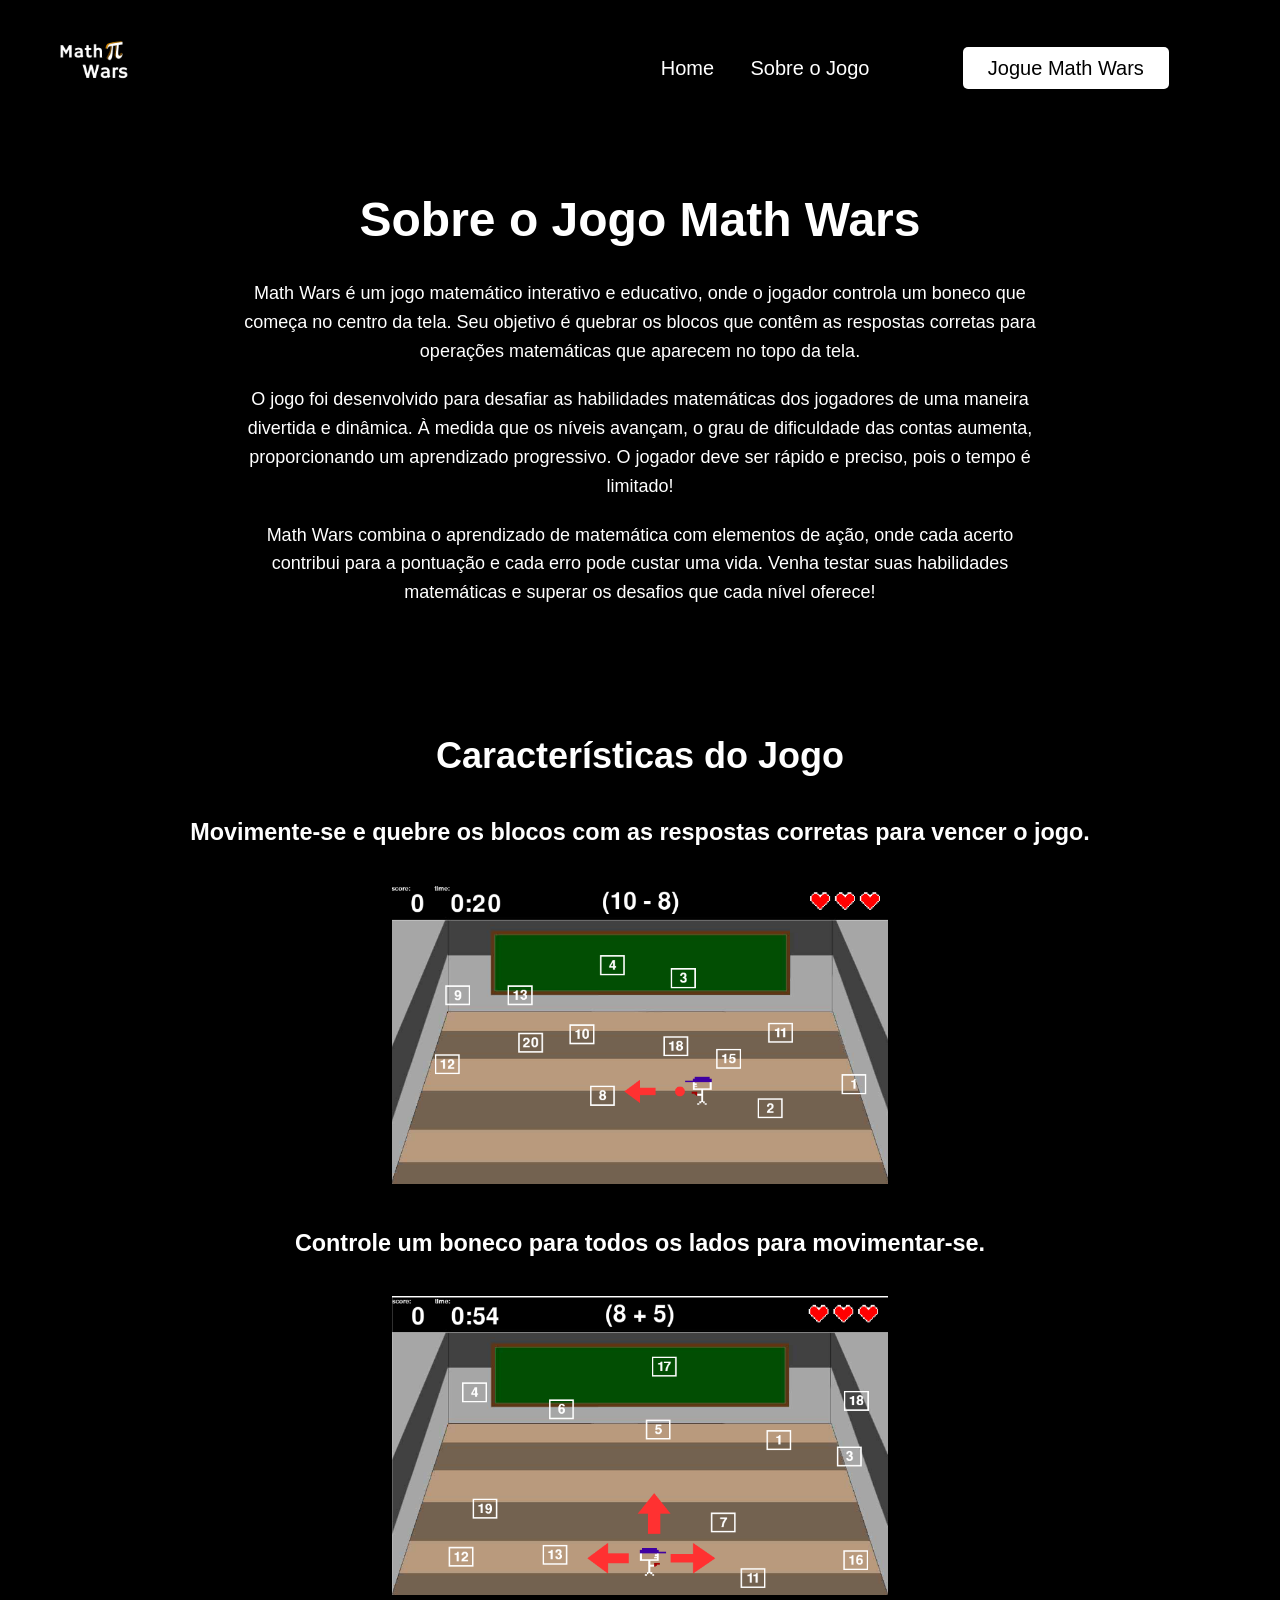
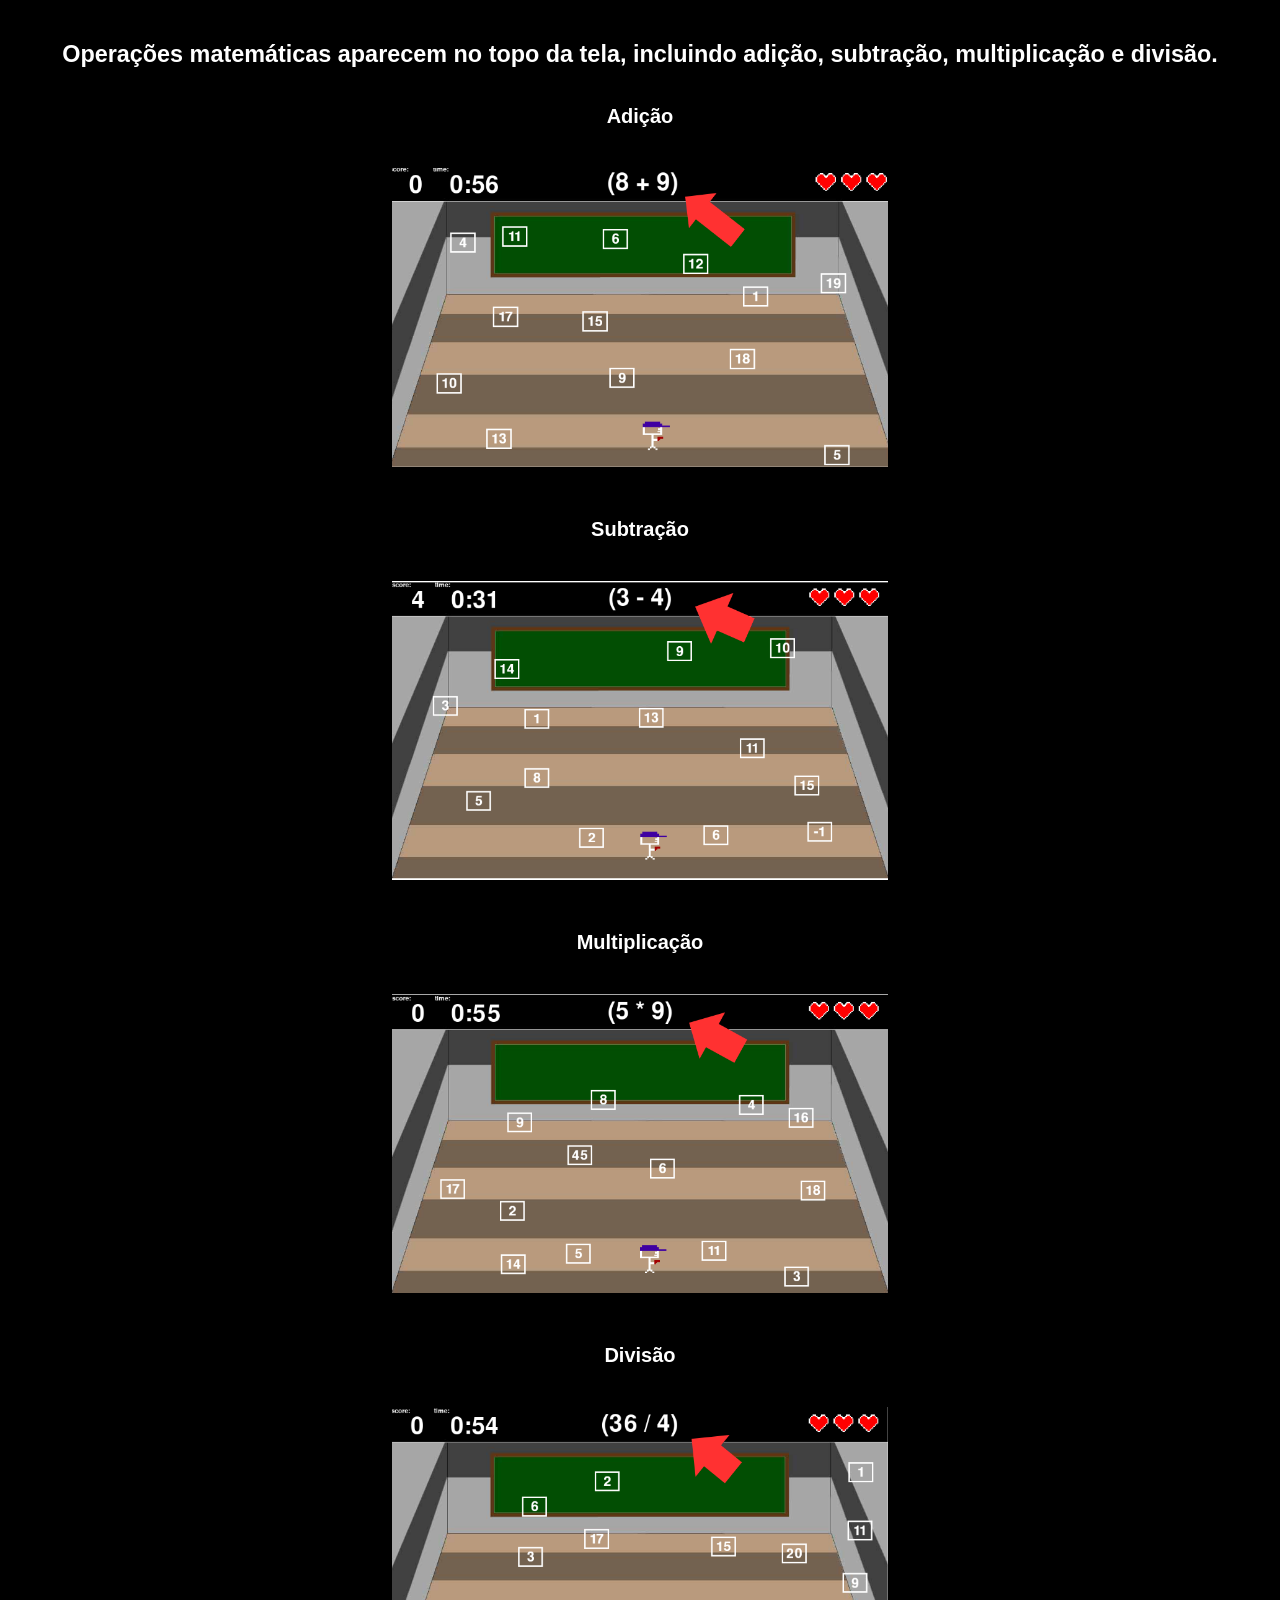
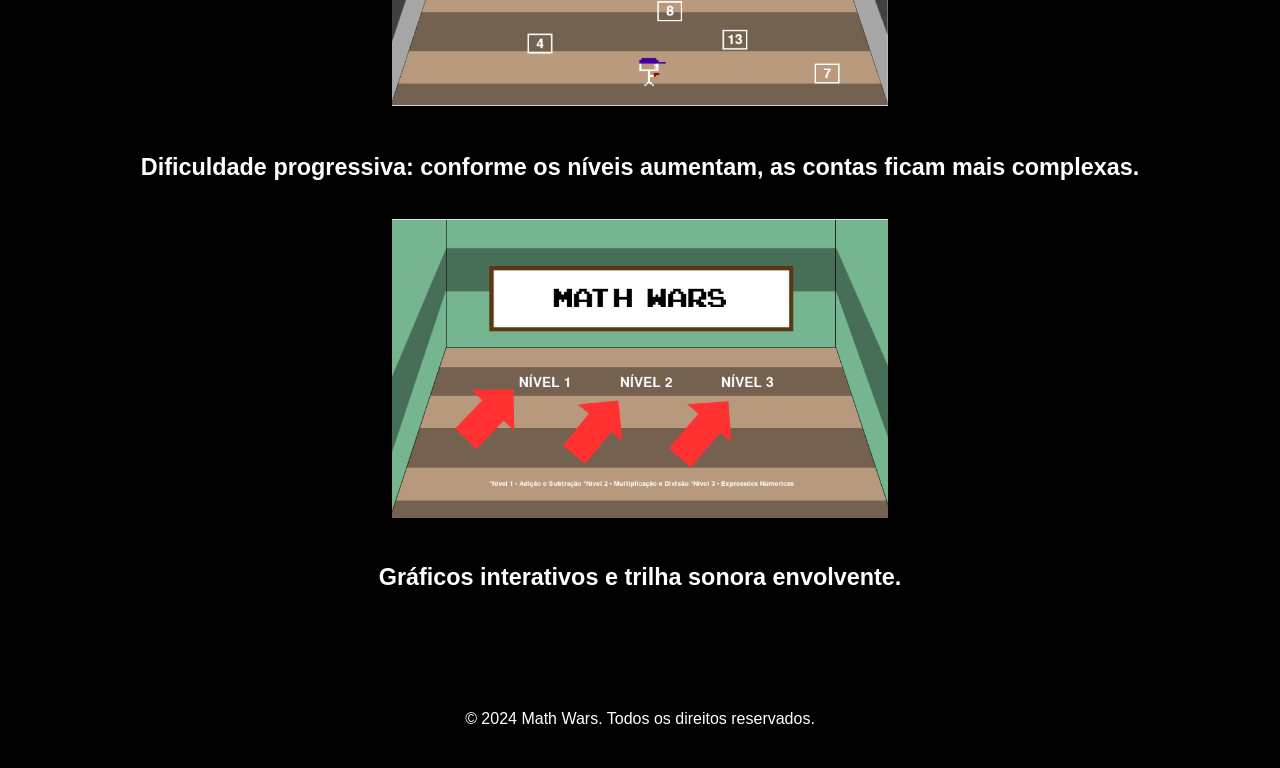
==== THE GAME/about_the_game.html @ 6a66b0ef "Adding and configuring page with descriptions about the game" ====
<!DOCTYPE html>
<html lang="en">
<head>
    <meta charset="UTF-8">
    <meta name="viewport" content="width=device-width, initial-scale=1.0">
    <link rel="stylesheet" href="css/about_the_game.css">
    <title>About Math Wars</title>
</head>
<body>
    <nav class="navbar">
        <div class="logo">
            <img src="img/Math Wars 1.png" alt="logo" style="max-width: 30%;">
        </div>
        <div class="menu">
            <a href="game_site.html">Home</a>
            <a href="#">Sobre o Jogo</a>
            <a id="botao" href="#">Jogue Math Wars</a>
        </div>
    </nav>

    <header class="header">
        <div class="headline">
            <h1>Sobre o Jogo Math Wars</h1>
            <p>Math Wars é um jogo matemático interativo e educativo, onde o jogador controla um boneco que começa no centro da tela. Seu objetivo é quebrar os blocos que contêm as respostas corretas para operações matemáticas que aparecem no topo da tela.</p>
            <p>O jogo foi desenvolvido para desafiar as habilidades matemáticas dos jogadores de uma maneira divertida e dinâmica. À medida que os níveis avançam, o grau de dificuldade das contas aumenta, proporcionando um aprendizado progressivo. O jogador deve ser rápido e preciso, pois o tempo é limitado!</p>
            <p>Math Wars combina o aprendizado de matemática com elementos de ação, onde cada acerto contribui para a pontuação e cada erro pode custar uma vida. Venha testar suas habilidades matemáticas e superar os desafios que cada nível oferece!</p>
        </div>
    </header>

    <section class="game-features">
        <h2>Características do Jogo</h2>
        <ul>
            <li><h3>Movimente-se e quebre os blocos com as respostas corretas para vencer o jogo.</h3></li>
            <img src="img/quebrarblocos.png" alt="">
            <li><h3>Controle um boneco para todos os lados para movimentar-se.</h3></li>
            <img src="img/movimentar.png" alt="" >
            <li><h3>Operações matemáticas aparecem no topo da tela, incluindo adição, subtração, multiplicação e divisão.</h3></li>
            <li><h4>Adição</h4></li>
            <li><img src="img/adicaogame.png" alt="" ></li>
            <li><h4>Subtração</h4></li>
            <li><img src="img/subtracaojogo.png" alt="" ></li>
            <li><h4>Multiplicação</h4></li>
            <li><img src="img/multiplicacaojogo.png" alt="" ></li>
            <li><h4>Divisão</h4></li>
            <li><img src="img/divisaojogo.png" alt="" ></li>
            <li><h3>Dificuldade progressiva: conforme os níveis aumentam, as contas ficam mais complexas.</h3></li>
            <img src="img/escolhendoniveis.png" alt="" >
            <li><h3>Gráficos interativos e trilha sonora envolvente.</h3></li>
        </ul>
    </section>

    <footer class="footer">
        <p>&copy; 2024 Math Wars. Todos os direitos reservados.</p>
    </footer>
</body>
</html>
---- THE GAME/css/about_the_game.css ----
* {
    box-sizing: border-box;
}

body {
    margin: 0;
    font-family: "Poppins", sans-serif;
    background-color: black;
    color: white;
    line-height: 1.6;
}

.navbar {
    display: flex;
    justify-content: space-between;
    align-items: center;
    padding: 20px;
    background-color: black;
    position: fixed;
    width: 100%;
    top: 0;
}

.logo {
    flex: 20%;
    margin-left: 3%;
}

.menu {
    flex: 70%;
    text-align: right;
}

.menu a {
    color: white;
    text-decoration: none;
    font-size: 20px;
    padding: 20px 16px;
    transition: 0.3s all;
}

.menu a:hover {
    color: red;
}

#botao {
    background: white;
    padding: 10px 25px;
    color: black;
    border-radius: 5px;
    margin-right: 10%;
    margin-left: 8%;
}

#botao:hover {
    border: none;
    background: red;
}

.header {
    padding: 150px 20px 20px;
    text-align: center;
}

.headline h1 {
    font-size: 48px;
    margin-bottom: 20px;
}

.headline p {
    font-size: 18px;
    max-width: 800px;
    margin: 0 auto 20px auto; /* Adicionando margem inferior para separação */
}

.game-features {
    padding: 50px 20px;
    text-align: center;
}

.game-features h2 {
    font-size: 36px;
    margin-bottom: 30px;
}

.game-features ul {
    list-style-type: none;
    padding: 0;
}

.game-features li {
    font-size: 20px;
    margin: 20px 0; /* Aumentando a margem vertical */
}

.game-features img {
    max-width: 40%; /* Tamanho máximo das imagens */
    margin: 10px 0; /* Margem para separar imagens do texto */
}

.footer {
    text-align: center;
    padding: 20px;
    background-color: black;
    color: white;
}
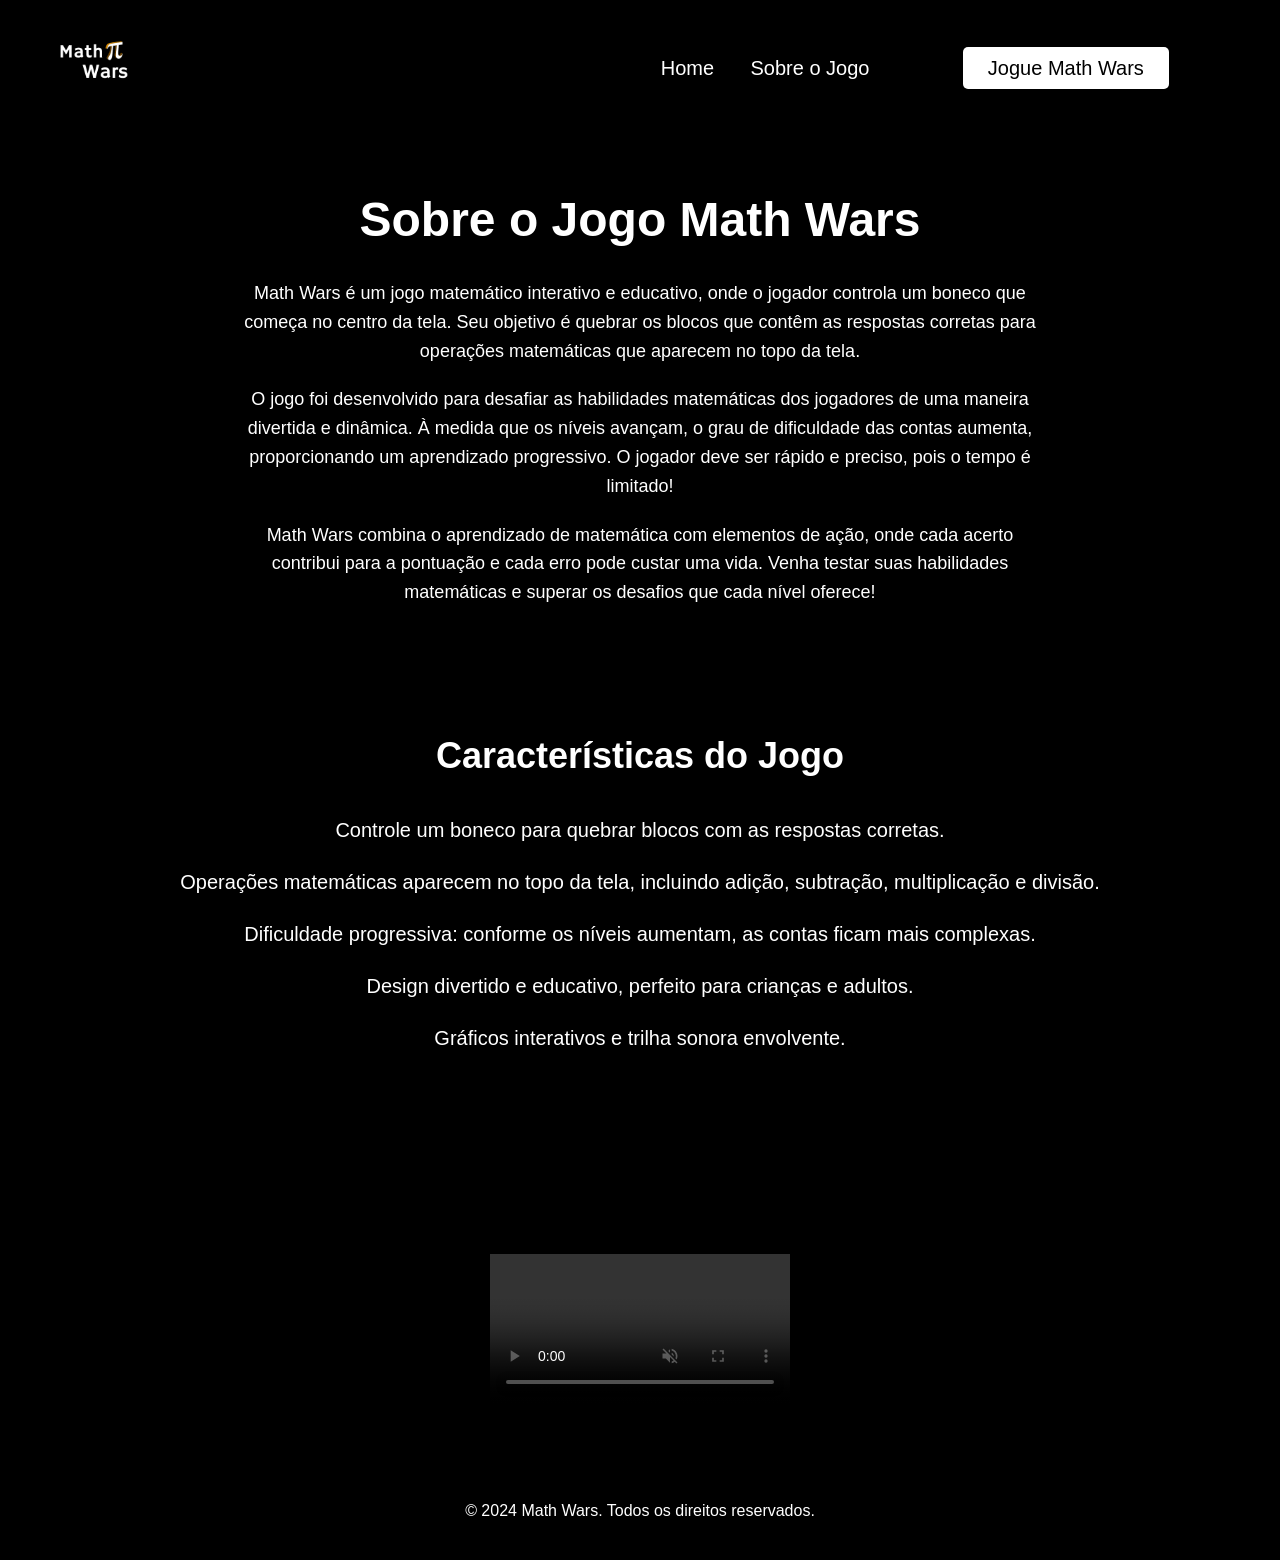
==== commit ae6bdc2c: "Adding videos to the website" ====
--- a/THE GAME/about_the_game.html
+++ b/THE GAME/about_the_game.html
@@ -30,23 +30,20 @@
     <section class="game-features">
         <h2>Características do Jogo</h2>
         <ul>
-            <li><h3>Movimente-se e quebre os blocos com as respostas corretas para vencer o jogo.</h3></li>
-            <img src="img/quebrarblocos.png" alt="">
-            <li><h3>Controle um boneco para todos os lados para movimentar-se.</h3></li>
-            <img src="img/movimentar.png" alt="" >
-            <li><h3>Operações matemáticas aparecem no topo da tela, incluindo adição, subtração, multiplicação e divisão.</h3></li>
-            <li><h4>Adição</h4></li>
-            <li><img src="img/adicaogame.png" alt="" ></li>
-            <li><h4>Subtração</h4></li>
-            <li><img src="img/subtracaojogo.png" alt="" ></li>
-            <li><h4>Multiplicação</h4></li>
-            <li><img src="img/multiplicacaojogo.png" alt="" ></li>
-            <li><h4>Divisão</h4></li>
-            <li><img src="img/divisaojogo.png" alt="" ></li>
-            <li><h3>Dificuldade progressiva: conforme os níveis aumentam, as contas ficam mais complexas.</h3></li>
-            <img src="img/escolhendoniveis.png" alt="" >
-            <li><h3>Gráficos interativos e trilha sonora envolvente.</h3></li>
+            <li>Controle um boneco para quebrar blocos com as respostas corretas.</li>
+            <li>Operações matemáticas aparecem no topo da tela, incluindo adição, subtração, multiplicação e divisão.</li>
+            <li>Dificuldade progressiva: conforme os níveis aumentam, as contas ficam mais complexas.</li>
+            <li>Design divertido e educativo, perfeito para crianças e adultos.</li>
+            <li>Gráficos interativos e trilha sonora envolvente.</li>
+            
         </ul>
+
+        <div class="video-headline">
+            <video controls autoplay muted loop>
+                <source src="gameplay/gameplaycompleta.mp4" type="video/mp4">
+            </video>
+        </div>
+        
     </section>
 
     <footer class="footer">
--- a/THE GAME/css/about_the_game.css
+++ b/THE GAME/css/about_the_game.css
@@ -70,7 +70,7 @@
 .headline p {
     font-size: 18px;
     max-width: 800px;
-    margin: 0 auto 20px auto; /* Adicionando margem inferior para separação */
+    margin: 0 auto 20px auto; 
 }
 
 .game-features {
@@ -90,12 +90,12 @@
 
 .game-features li {
     font-size: 20px;
-    margin: 20px 0; /* Aumentando a margem vertical */
+    margin: 20px 0; 
 }
 
 .game-features img {
-    max-width: 40%; /* Tamanho máximo das imagens */
-    margin: 10px 0; /* Margem para separar imagens do texto */
+    max-width: 40%; 
+    margin: 10px 0; 
 }
 
 .footer {
@@ -105,3 +105,10 @@
     color: white;
 }
 
+.video-headline{
+    margin-top: 200px;
+    height: auto; 
+    border-radius: 10px; 
+    box-shadow: 0 4px 15px rgba(0, 0, 0, 0.5); 
+}
+
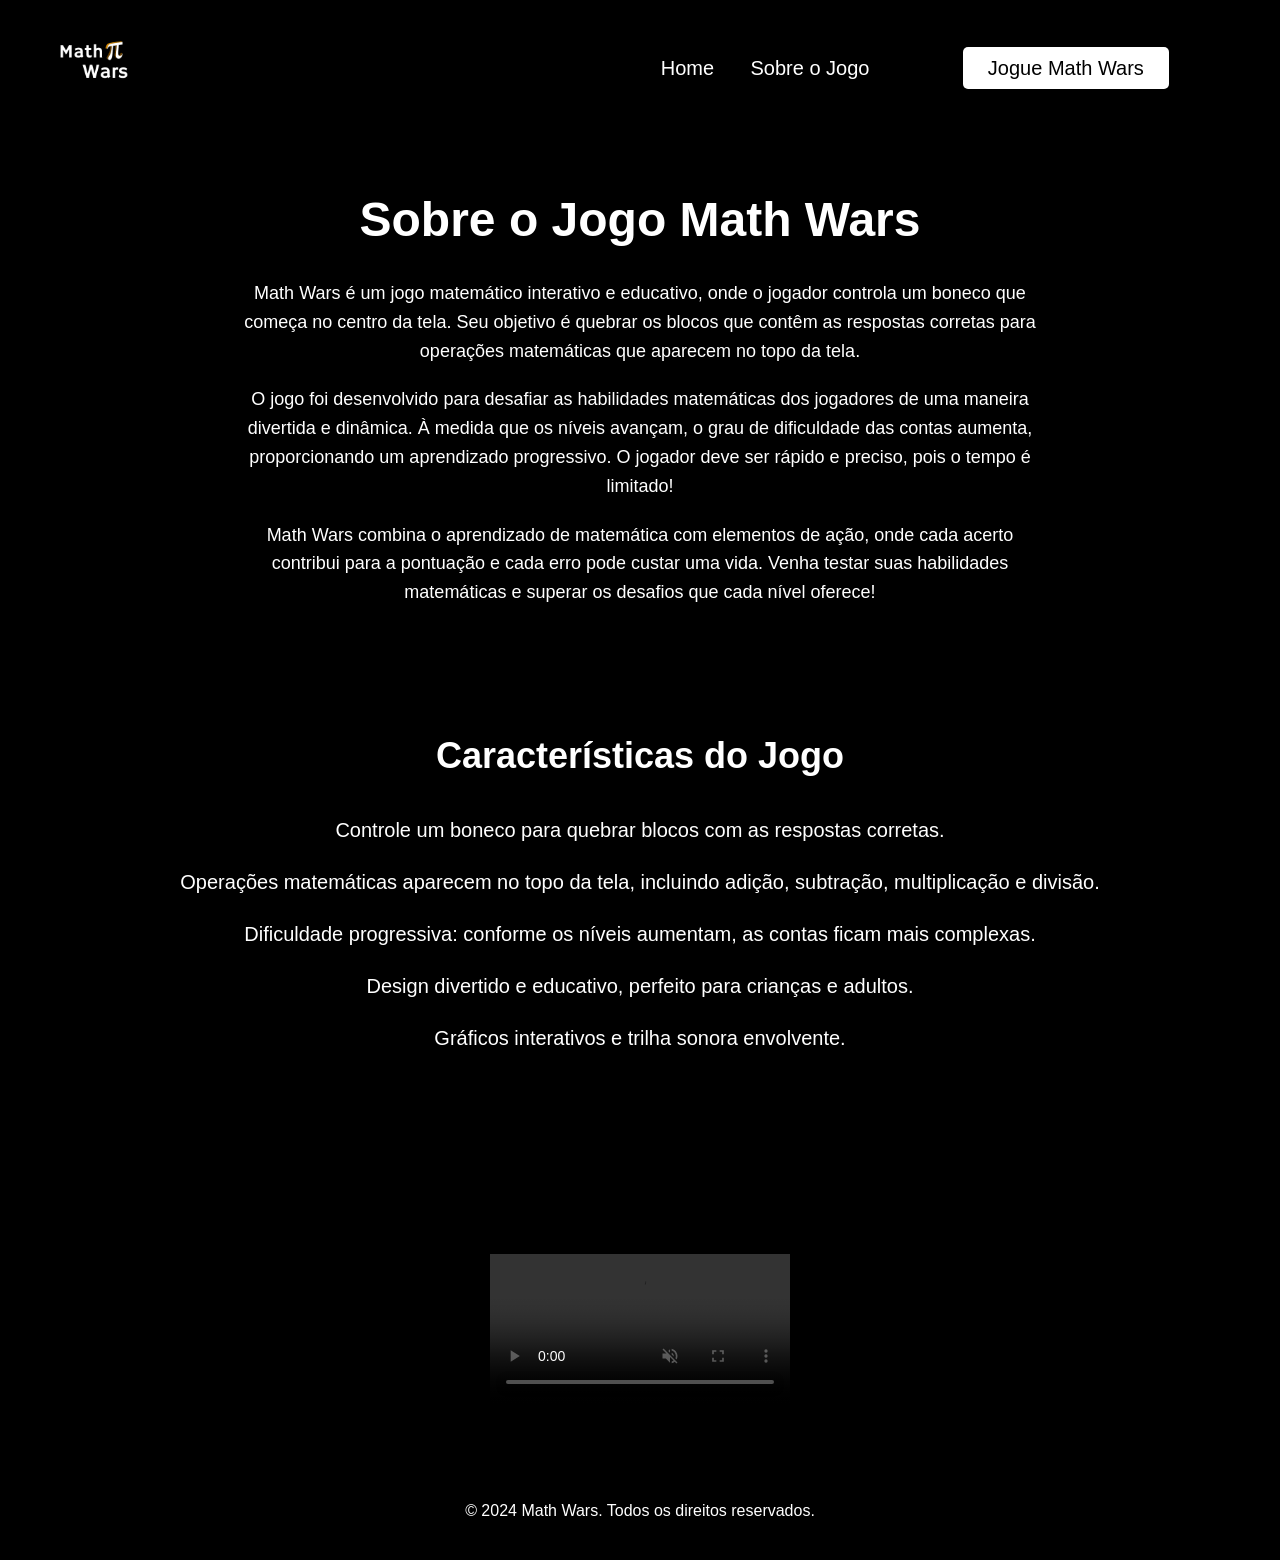
==== commit c72f3548: "Adding website responsiveness" ====
--- a/THE GAME/about_the_game.html
+++ b/THE GAME/about_the_game.html
@@ -4,6 +4,8 @@
     <meta charset="UTF-8">
     <meta name="viewport" content="width=device-width, initial-scale=1.0">
     <link rel="stylesheet" href="css/about_the_game.css">
+    <link rel="stylesheet" href="css/responsive.css">
+    <link rel="icon" href="img/letra-m.png" type="image/x-icon"> 
     <title>About Math Wars</title>
 </head>
 <body>
--- a/THE GAME/css/responsive.css
+++ b/THE GAME/css/responsive.css
@@ -0,0 +1,44 @@
+@media screen and (max-width:1065px) {
+    .navbar{
+        position: relative;
+    }
+
+    .menu{
+        display: none;
+    }
+    
+    .logo{
+        margin: 0;
+        text-align: center;
+    }
+
+    .header{
+        padding-top: 50px;
+    }
+
+    .headline{
+        flex: 100%;
+        margin: 5%;
+        text-align: center;
+    }
+
+    .headline p{
+        text-align: center;
+    }
+
+    .img-headline{
+        margin-top: 40px;
+        margin-left: 50px;
+        display: flex;
+        justify-content: center; 
+        align-items: center;     
+    }
+
+    .cards{
+        width: 100%;
+    }
+
+    .video-headline{
+        display: none;
+    }
+}
